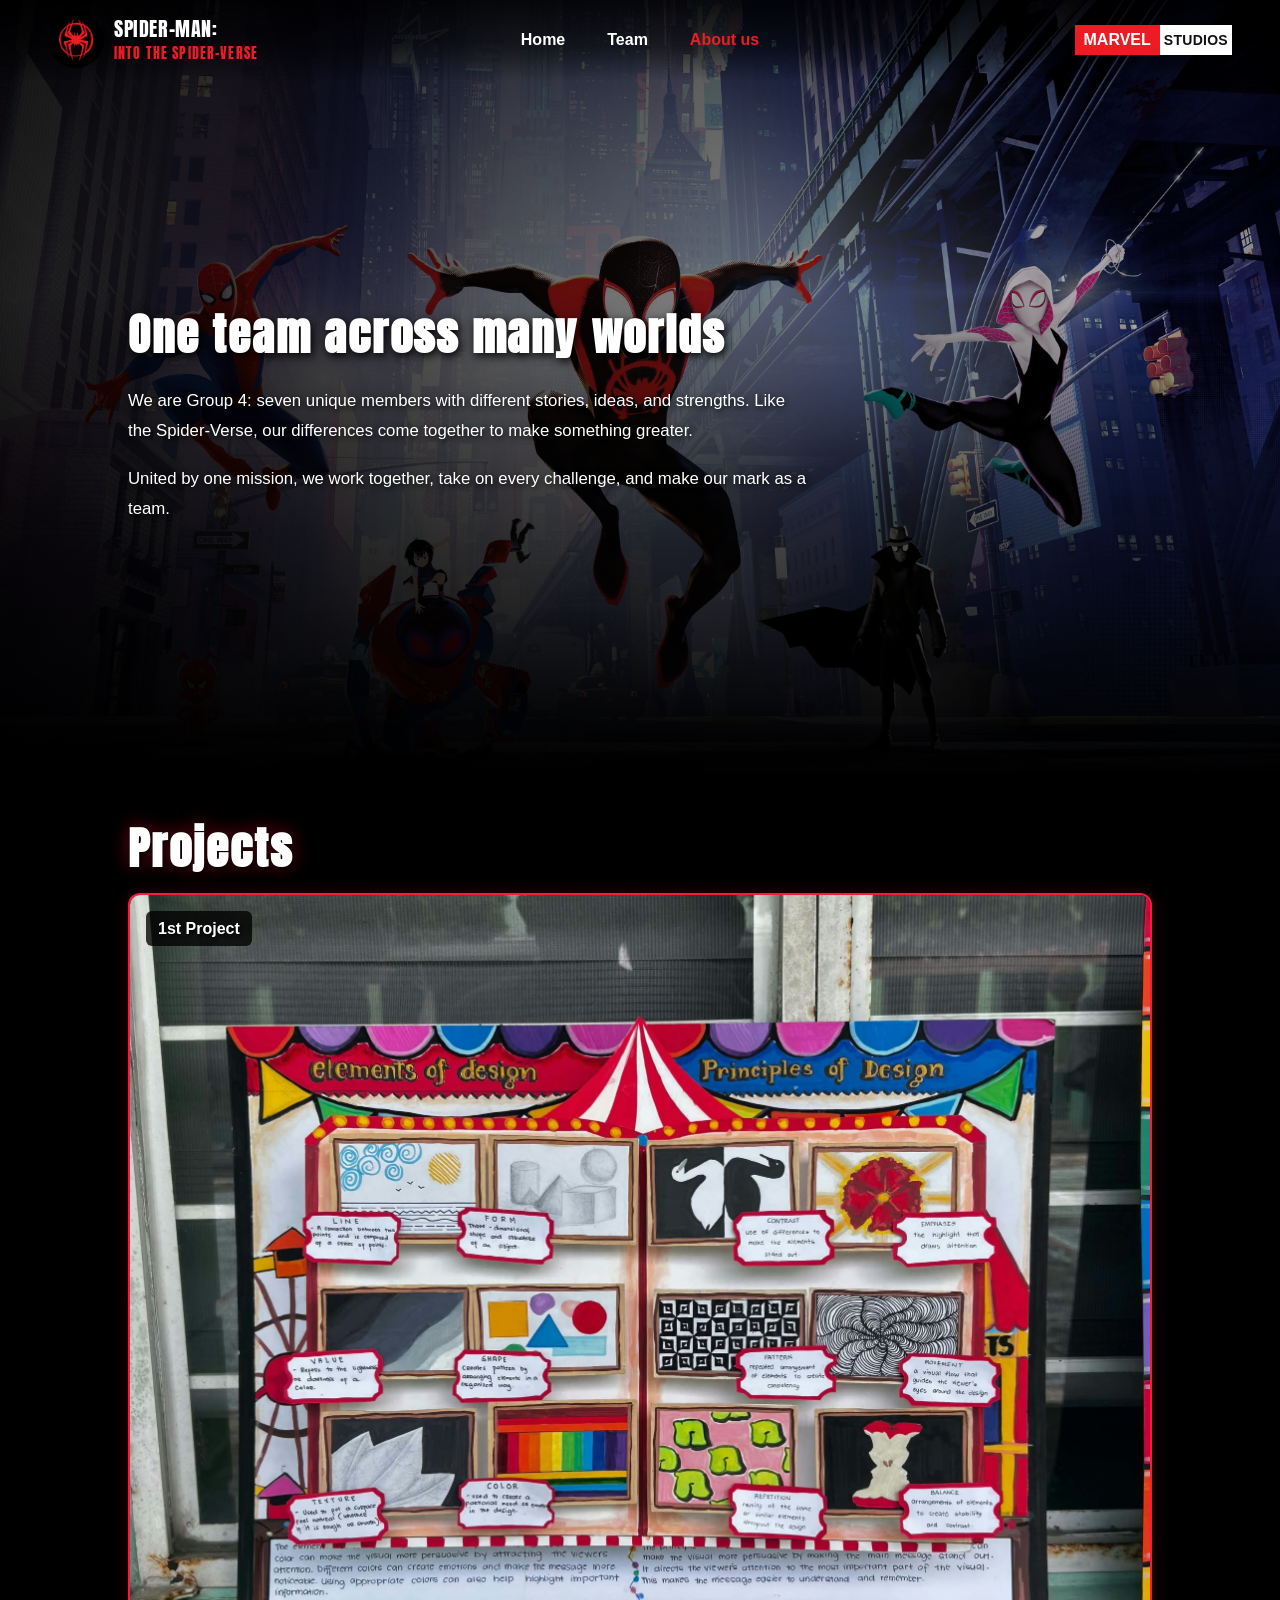
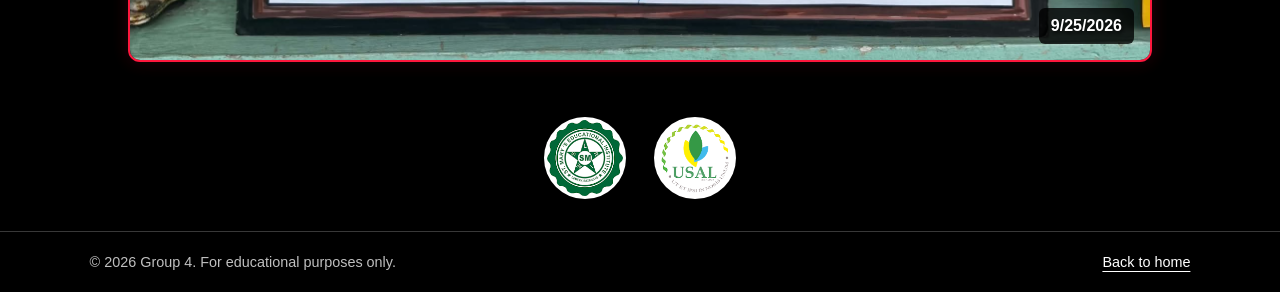
==== About-us.html @ b0b4dd48 "FILES" ====
<!DOCTYPE html>
<html lang="en">
  <head>
    <meta charset="UTF-8">
    <meta name="viewport" content="width=device-width, initial-scale=1">
    <title>About Us | Group 4</title>
    <link rel="preconnect" href="https://fonts.googleapis.com">
    <link rel="preconnect" href="https://fonts.gstatic.com" crossorigin>
    <link href="https://fonts.googleapis.com/css2?family=Anton&family=Bowlby+One+SC&display=swap" rel="stylesheet">
    <link rel="stylesheet" href="CSS\home-page.css">
  </head>
  <body class="content-page">
    <header class="header-section">
      <div class="header-brand">
        <div class="spdy-logo"><img src="images\branding\SPDY LOGO.png" alt="SPDY"></div>
        <div class="header-movie-title" aria-label="Spider-Man: Into the Spider-Verse">
          <span class="header-movie-name">SPIDER-MAN:</span>
          <span class="header-movie-subtitle">INTO THE SPIDER-VERSE</span>
        </div>
      </div>
      <nav class="section-buttons" aria-label="Main navigation">
        <a class="section-button" href="Etech-Group-4.html">Home</a>
        <a class="section-button" href="Team.html">Team</a>
        <a class="section-button" href="About-us.html" aria-current="page">About us</a>
      </nav>
      <div class="ticket-button" aria-label="Marvel Studios">
        <span class="marvel-wordmark">MARVEL</span>
        <span class="studios-wordmark">STUDIOS</span>
      </div>
    </header>

    <main class="subpage-main about-page">
      <section class="about-page-panel" aria-labelledby="about-page-heading">
        <div>
          <h1 id="about-page-heading">One team across many worlds</h1>
          <p>We are Group 4: seven unique members with different stories, ideas, and strengths. Like the Spider-Verse, our differences come together to make something greater.</p>
          <p>United by one mission, we work together, take on every challenge, and make our mark as a team.</p>
        </div>
      </section>
      <section class="about-projects" aria-labelledby="about-projects-heading">
        <h2 id="about-projects-heading">Projects</h2>
        <div class="about-projects-box">
          <img class="about-projects-image" src="images\PRT-1.jpg" alt="PRT-1 project">
          <span class="about-projects-label">1st Project</span>
          <time class="about-projects-date" datetime="2026-09-25">9/25/2026</time>
        </div>
      </section>
      <div class="about-page-logos" role="group" aria-label="School logos">
        <img src="images/branding/SMEI.png" alt="SMEI logo" loading="lazy" decoding="async">
        <img src="images/branding/USAL.png" alt="USAL logo" loading="lazy" decoding="async">
      </div>
    </main>

    <footer class="subpage-footer">
      <p>&copy; 2026 Group 4. For educational purposes only.</p>
      <a href="Etech-Group-4.html">Back to home</a>
    </footer>
  </body>
</html>
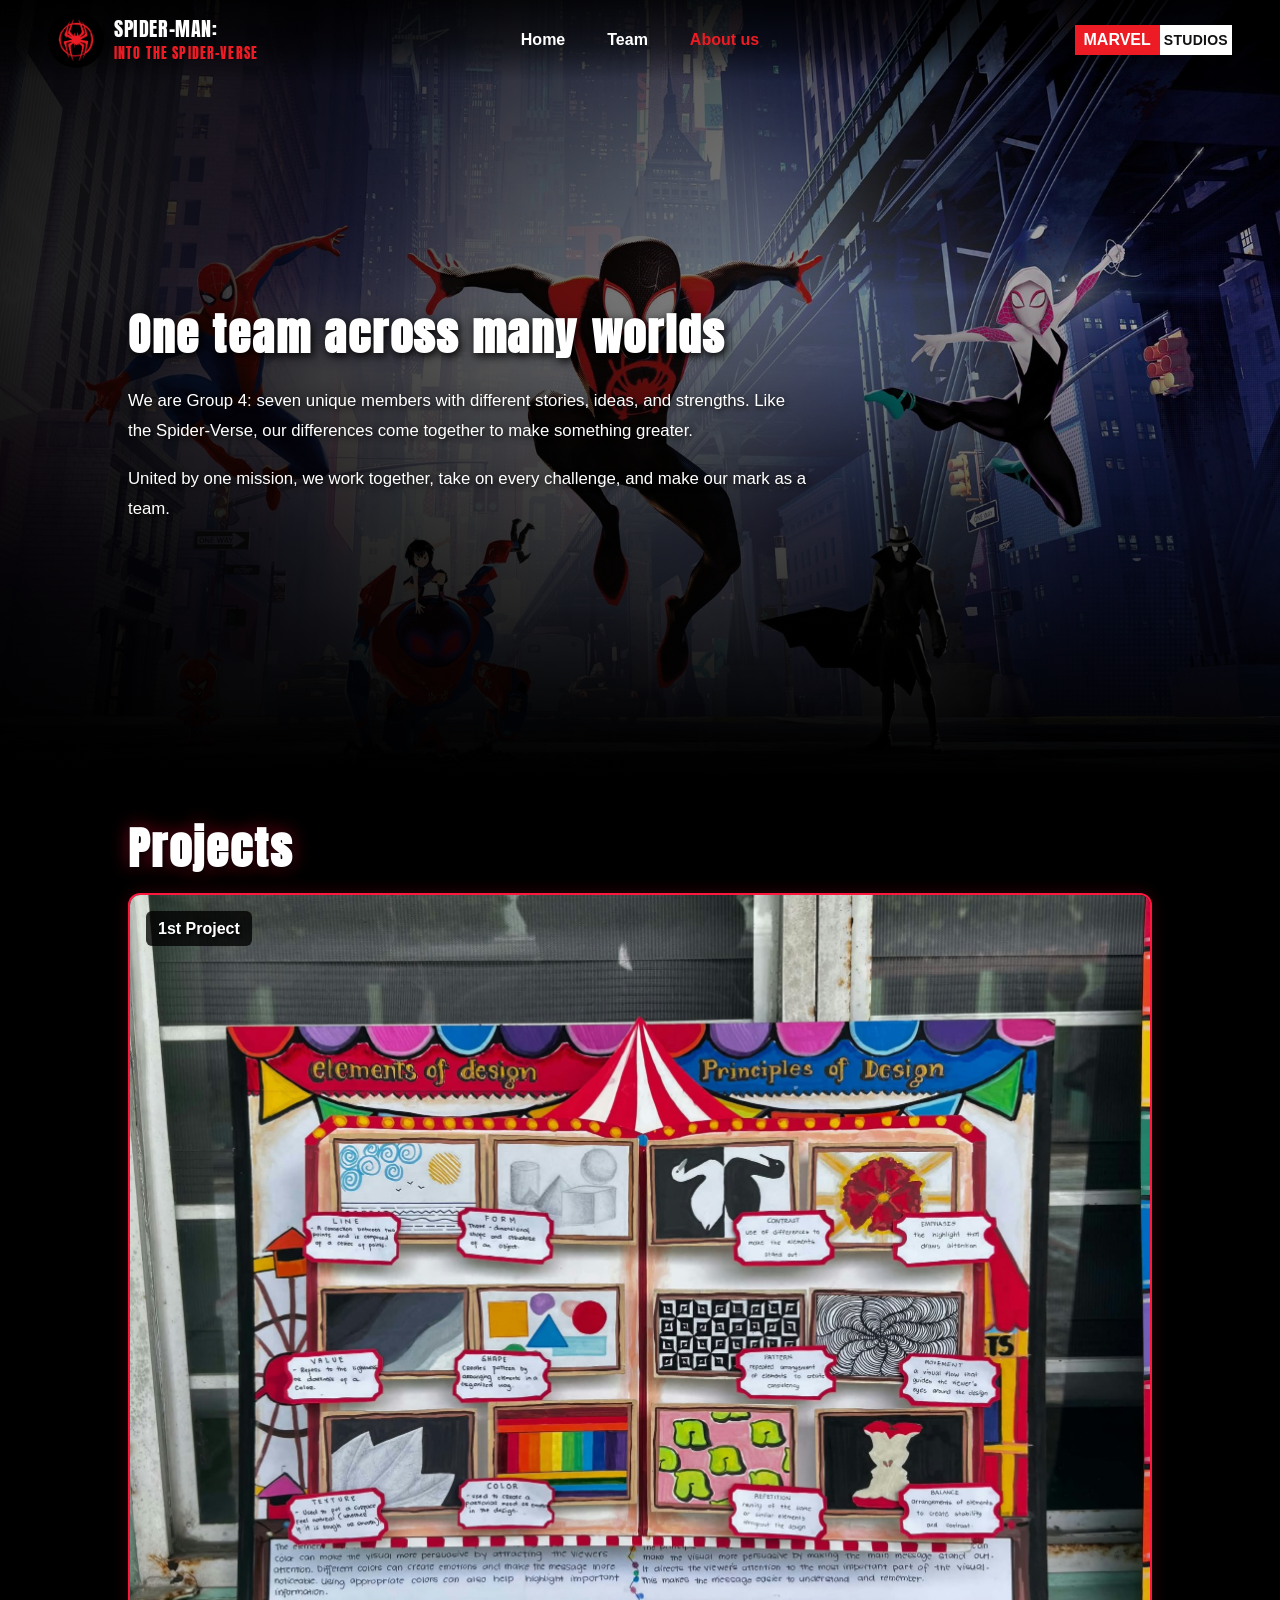
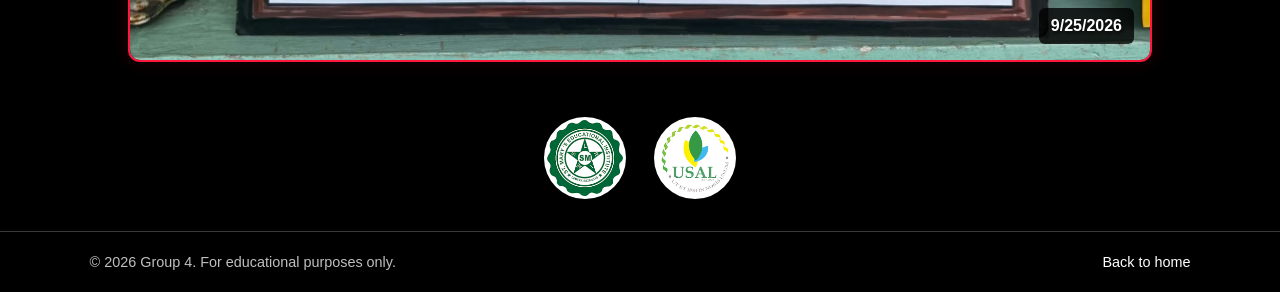
==== commit 78255edb: "file" ====
--- a/About-us.html
+++ b/About-us.html
@@ -19,7 +19,7 @@
         </div>
       </div>
       <nav class="section-buttons" aria-label="Main navigation">
-        <a class="section-button" href="Etech-Group-4.html">Home</a>
+        <a class="section-button" href="index.html">Home</a>
         <a class="section-button" href="Team.html">Team</a>
         <a class="section-button" href="About-us.html" aria-current="page">About us</a>
       </nav>
@@ -53,7 +53,7 @@
 
     <footer class="subpage-footer">
       <p>&copy; 2026 Group 4. For educational purposes only.</p>
-      <a href="Etech-Group-4.html">Back to home</a>
+      <a href="index.html">Back to home</a>
     </footer>
   </body>
 </html>
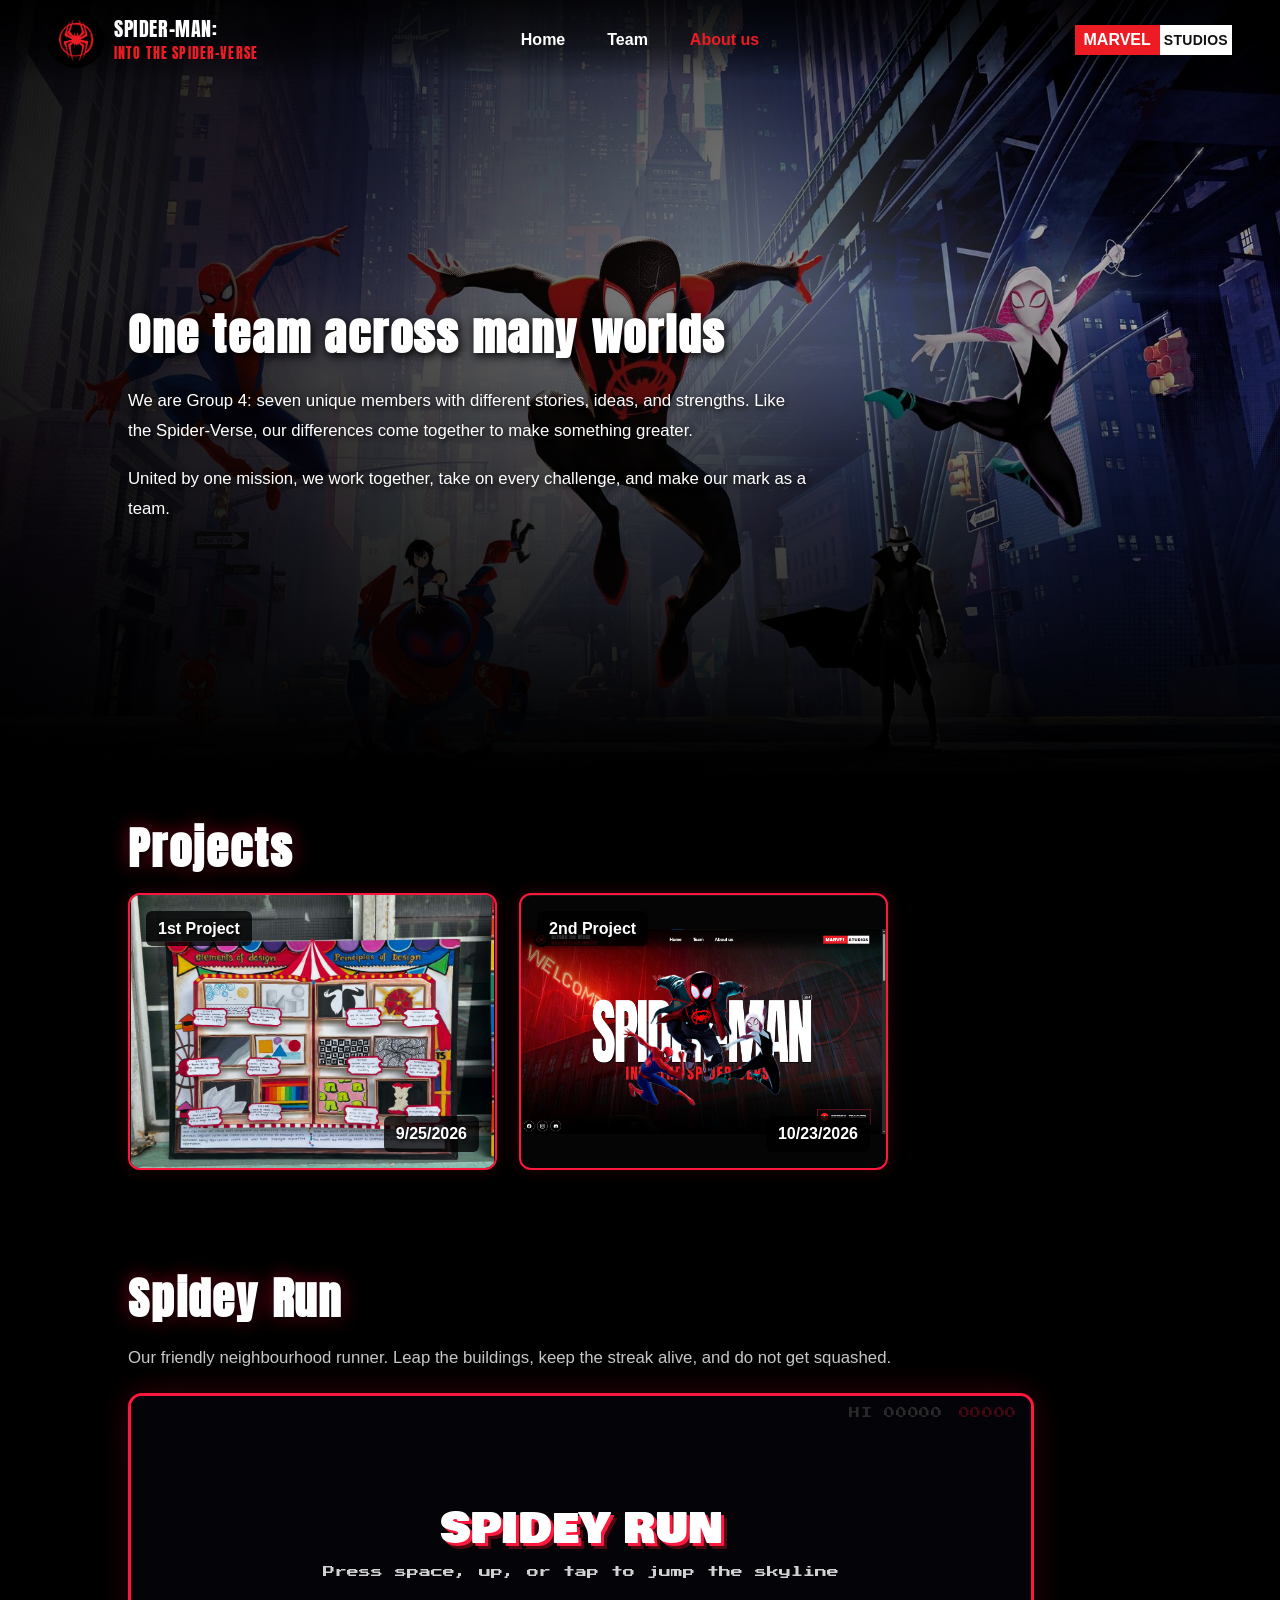
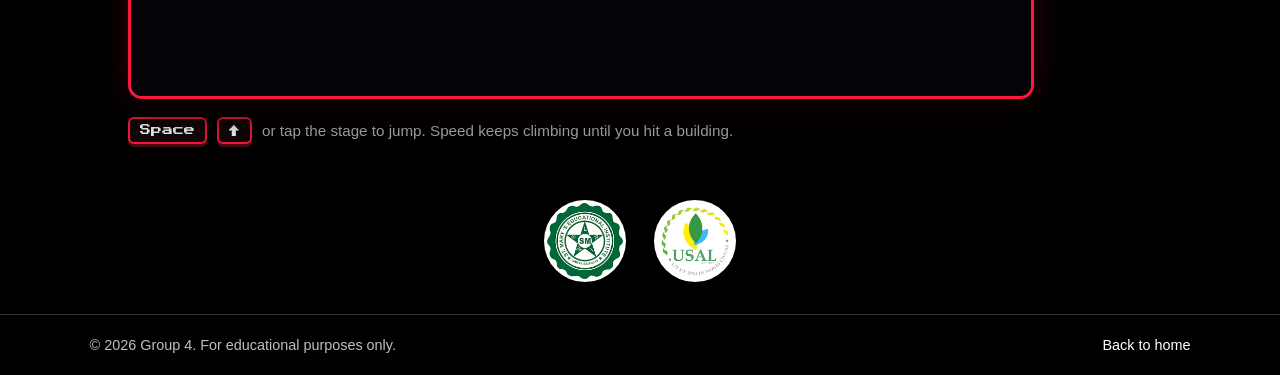
==== commit f79bebef: "files" ====
--- a/About-us.html
+++ b/About-us.html
@@ -6,8 +6,11 @@
     <title>About Us | Group 4</title>
     <link rel="preconnect" href="https://fonts.googleapis.com">
     <link rel="preconnect" href="https://fonts.gstatic.com" crossorigin>
-    <link href="https://fonts.googleapis.com/css2?family=Anton&family=Bowlby+One+SC&display=swap" rel="stylesheet">
+    <link href="https://fonts.googleapis.com/css2?family=Anton&family=Bowlby+One+SC&family=Press+Start+2P&display=swap" rel="stylesheet">
     <link rel="stylesheet" href="CSS\home-page.css">
+    <link rel="stylesheet" href="CSS\game-page.css">
+    <script src="JS\about-page.js" defer></script>
+    <script src="JS\spidey-run.js" defer></script>
   </head>
   <body class="content-page">
     <header class="header-section">
@@ -39,11 +42,42 @@
       </section>
       <section class="about-projects" aria-labelledby="about-projects-heading">
         <h2 id="about-projects-heading">Projects</h2>
-        <div class="about-projects-box">
-          <img class="about-projects-image" src="images\PRT-1.jpg" alt="PRT-1 project">
-          <span class="about-projects-label">1st Project</span>
-          <time class="about-projects-date" datetime="2026-09-25">9/25/2026</time>
+        <div class="about-projects-grid">
+          <button class="about-projects-box" type="button" aria-haspopup="dialog" aria-controls="about-project-dialog">
+            <img class="about-projects-image" src="images\PRT-1.jpg" alt="PRT-1 project">
+            <span class="about-projects-label">1st Project</span>
+            <time class="about-projects-date" datetime="2026-09-25">9/25/2026</time>
+          </button>
+          <button class="about-projects-box" type="button" aria-haspopup="dialog" aria-controls="about-project-dialog">
+            <img class="about-projects-image" src="images\PRT-2.png" alt="PRT-2 project" loading="lazy" decoding="async">
+            <span class="about-projects-label">2nd Project</span>
+            <time class="about-projects-date" datetime="2026-10-23">10/23/2026</time>
+          </button>
         </div>
+      </section>
+      <dialog class="about-project-dialog" id="about-project-dialog" aria-label="Project preview">
+        <button class="about-project-dialog-close" type="button" aria-label="Close project preview">&times;</button>
+        <img class="about-project-dialog-image" src="" alt="">
+      </dialog>
+      <section class="about-game" aria-labelledby="about-game-heading">
+        <h2 id="about-game-heading">Spidey Run</h2>
+        <p class="about-game-intro">Our friendly neighbourhood runner. Leap the buildings, keep the streak alive, and do not get squashed.</p>
+        <div class="spidey-run-stage" tabindex="0" aria-label="Spidey Run game. Click the stage, then press space or tap to jump.">
+          <canvas class="spidey-run-canvas" width="960" height="320" role="img" aria-label="Spidey Run: jump over the buildings"></canvas>
+          <div class="spidey-run-hud">
+            <span class="spidey-run-best">HI 00000</span>
+            <span class="spidey-run-score">00000</span>
+          </div>
+          <div class="spidey-run-overlay">
+            <p class="spidey-run-overlay-title">Spidey Run</p>
+            <p class="spidey-run-overlay-text">Press space, up, or tap to jump the skyline</p>
+          </div>
+        </div>
+        <p class="spidey-run-keys">
+          <kbd>Space</kbd>
+          <kbd>&uarr;</kbd>
+          <span>or tap the stage to jump. Speed keeps climbing until you hit a building.</span>
+        </p>
       </section>
       <div class="about-page-logos" role="group" aria-label="School logos">
         <img src="images/branding/SMEI.png" alt="SMEI logo" loading="lazy" decoding="async">
